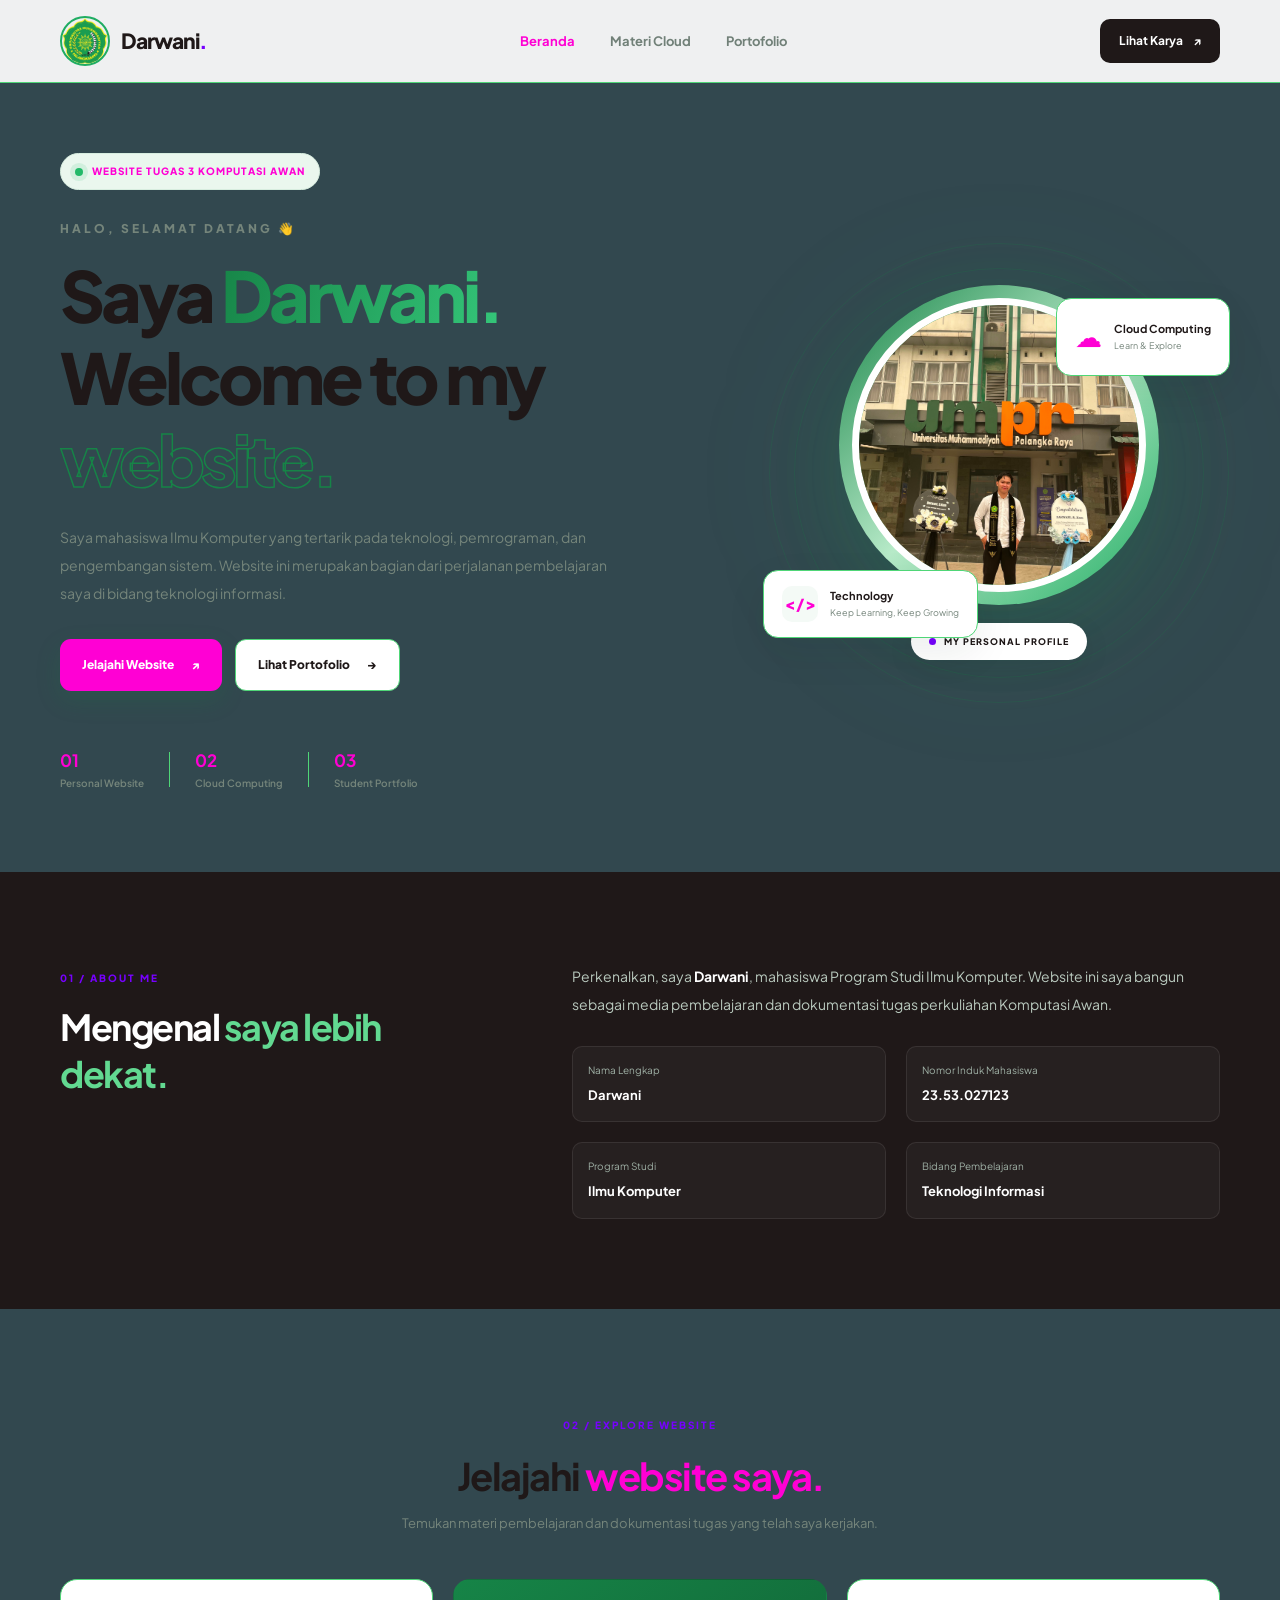
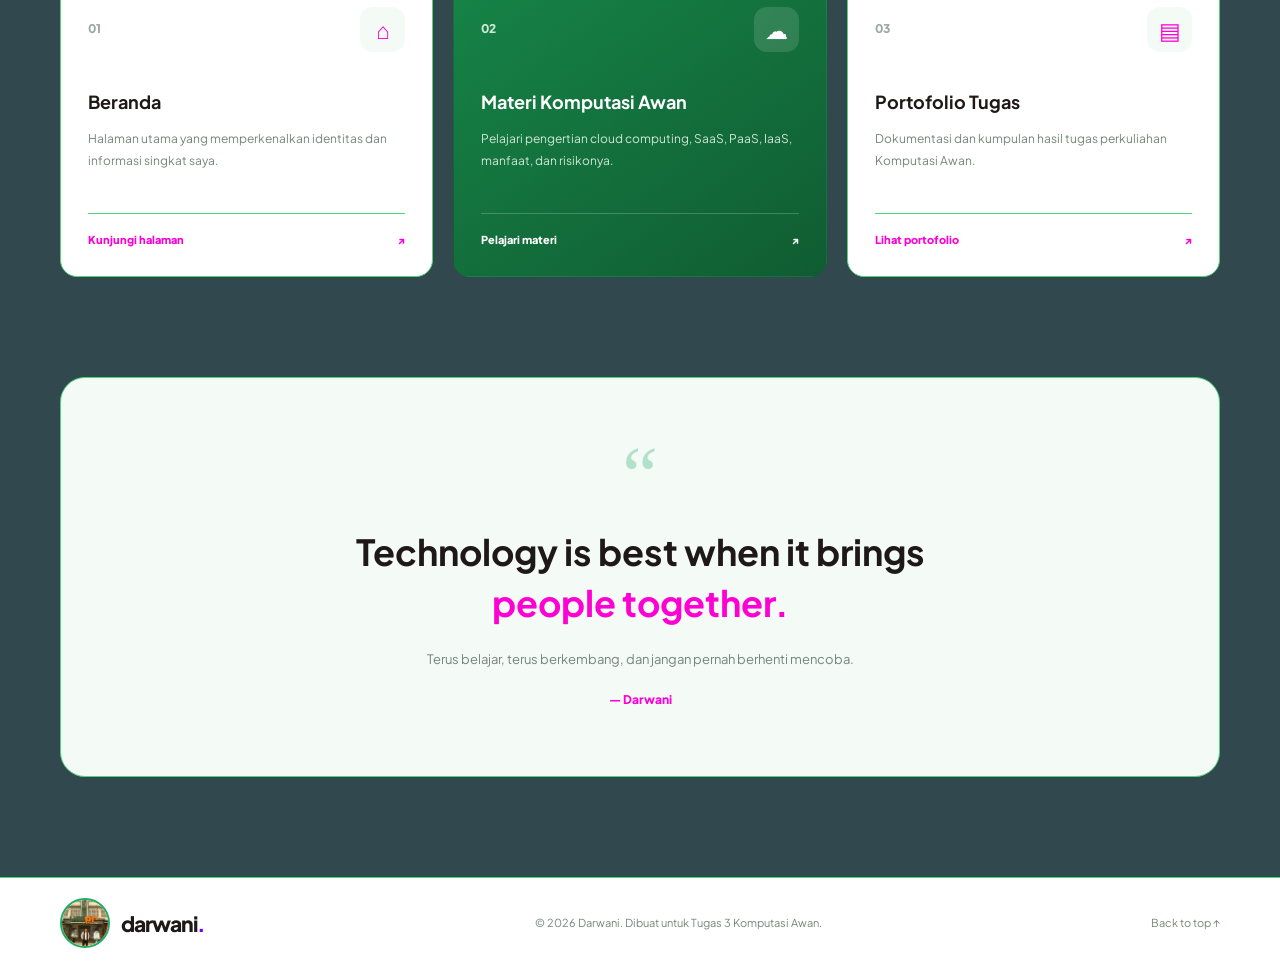
==== index.html @ f9605f27 "Upload website Darwani versi 1" ====
<!DOCTYPE html>
<html lang="id">
<head>
    <meta charset="UTF-8">
    <meta name="viewport" content="width=device-width, initial-scale=1.0">

    <meta name="description" content="Website pribadi Darwani - Mahasiswa Ilmu Komputer">

    <title>Darwani | Personal Portfolio</title>

    <link rel="preconnect" href="https://fonts.googleapis.com">
    <link rel="preconnect" href="https://fonts.gstatic.com" crossorigin>

    <link href="https://fonts.googleapis.com/css2?family=DM+Sans:wght@400;500;600;700;800&family=Plus+Jakarta+Sans:wght@400;500;600;700;800&display=swap" rel="stylesheet">

    <link rel="stylesheet" href="assets/css/style.css">

    <script defer src="assets/js/main.js"></script>
</head>

<body>

    <!-- NAVBAR -->
    <header class="site-header">
        <nav class="nav container">

            <a href="index.html" class="brand">
                <img src="assets/images/Logo.png"
                     alt="Foto Darwani"
                     class="brand-photo">
                <span>Darwani<span class="dot">.</span></span>
            </a>

            <button class="menu-toggle" aria-label="Buka menu" aria-expanded="false">
                ☰
            </button>

            <div class="nav-links">
                <a href="index.html" class="active">Beranda</a>
                <a href="materi.html">Materi Cloud</a>
                <a href="portofolio.html">Portofolio</a>
            </div>

            <a href="portofolio.html" class="nav-button">
                Lihat Karya <span>↗</span>
            </a>

        </nav>
    </header>


    <!-- HERO SECTION -->
    <main>

        <section class="hero container">

            <div class="hero-content">

                <div class="availability">
                    <span class="pulse"></span>
                    WEBSITE TUGAS 3 KOMPUTASI AWAN
                </div>

                <p class="hero-greeting">HALO, SELAMAT DATANG 👋</p>

                <h1>
                    Saya <span class="gradient-text">Darwani.</span>
                    <br>
                    Welcome to my
                    <span class="outline-text">website.</span>
                </h1>

                <p class="hero-description">
                    Saya mahasiswa Ilmu Komputer yang tertarik pada
                    teknologi, pemrograman, dan pengembangan sistem.
                    Website ini merupakan bagian dari perjalanan
                    pembelajaran saya di bidang teknologi informasi.
                </p>

                <div class="hero-buttons">

                    <a href="materi.html" class="button primary">
                        Jelajahi Website
                        <span>↗</span>
                    </a>

                    <a href="portofolio.html" class="button secondary">
                        Lihat Portofolio
                        <span>→</span>
                    </a>

                </div>

                <div class="hero-info">

                    <div class="info-item">
                        <strong>01</strong>
                        <span>Personal Website</span>
                    </div>

                    <div class="info-divider"></div>

                    <div class="info-item">
                        <strong>02</strong>
                        <span>Cloud Computing</span>
                    </div>

                    <div class="info-divider"></div>

                    <div class="info-item">
                        <strong>03</strong>
                        <span>Student Portfolio</span>
                    </div>

                </div>

            </div>


            <!-- PROFILE -->
            <div class="hero-visual">

                <div class="visual-glow"></div>

                <div class="floating-card top-card">
                    <span class="floating-icon">☁</span>
                    <div>
                        <strong>Cloud Computing</strong>
                        <small>Learn & Explore</small>
                    </div>
                </div>

                <div class="profile-wrapper">

                    <div class="profile-ring">

                        <img
                            src="assets/images/Foto.jpg"
                            alt="Foto profil Darwani"
                            class="profile-photo"
                        >

                    </div>

                    <div class="profile-label">
                        <span class="profile-label-dot"></span>
                        MY PERSONAL PROFILE
                    </div>

                </div>

                <div class="floating-card bottom-card">
                    <div class="code-icon">&lt;/&gt;</div>
                    <div>
                        <strong>Technology</strong>
                        <small>Keep Learning, Keep Growing</small>
                    </div>
                </div>

                <div class="decor decor-one"></div>
                <div class="decor decor-two"></div>

            </div>

        </section>


        <!-- PROFILE INFORMATION -->
        <section class="identity-section">

            <div class="container identity-grid">

                <div class="identity-heading">
                    <span class="section-tag">01 / ABOUT ME</span>
                    <h2>Mengenal <span>saya lebih dekat.</span></h2>
                </div>

                <div class="identity-content">

                    <p>
                        Perkenalkan, saya <strong>Darwani</strong>,
                        mahasiswa Program Studi Ilmu Komputer.
                        Website ini saya bangun sebagai media
                        pembelajaran dan dokumentasi tugas
                        perkuliahan Komputasi Awan.
                    </p>

                    <div class="identity-details">

                        <div>
                            <span>Nama Lengkap</span>
                            <strong>Darwani</strong>
                        </div>

                        <div>
                            <span>Nomor Induk Mahasiswa</span>
                            <strong>23.53.027123</strong>
                        </div>

                        <div>
                            <span>Program Studi</span>
                            <strong>Ilmu Komputer</strong>
                        </div>

                        <div>
                            <span>Bidang Pembelajaran</span>
                            <strong>Teknologi Informasi</strong>
                        </div>

                    </div>

                </div>

            </div>

        </section>


        <!-- FEATURES -->
        <section class="features-section container">

            <div class="section-heading">

                <span class="section-tag">02 / EXPLORE WEBSITE</span>

                <h2>Jelajahi <span>website saya.</span></h2>

                <p>
                    Temukan materi pembelajaran dan dokumentasi
                    tugas yang telah saya kerjakan.
                </p>

            </div>


            <div class="feature-grid">

                <a href="index.html" class="feature-card">

                    <div class="feature-top">
                        <span class="feature-number">01</span>
                        <span class="feature-icon">⌂</span>
                    </div>

                    <h3>Beranda</h3>

                    <p>
                        Halaman utama yang memperkenalkan
                        identitas dan informasi singkat saya.
                    </p>

                    <span class="feature-link">
                        Kunjungi halaman <span>↗</span>
                    </span>

                </a>


                <a href="materi.html" class="feature-card featured">

                    <div class="feature-top">
                        <span class="feature-number">02</span>
                        <span class="feature-icon">☁</span>
                    </div>

                    <h3>Materi Komputasi Awan</h3>

                    <p>
                        Pelajari pengertian cloud computing,
                        SaaS, PaaS, IaaS, manfaat, dan risikonya.
                    </p>

                    <span class="feature-link">
                        Pelajari materi <span>↗</span>
                    </span>

                </a>


                <a href="portofolio.html" class="feature-card">

                    <div class="feature-top">
                        <span class="feature-number">03</span>
                        <span class="feature-icon">▤</span>
                    </div>

                    <h3>Portofolio Tugas</h3>

                    <p>
                        Dokumentasi dan kumpulan hasil
                        tugas perkuliahan Komputasi Awan.
                    </p>

                    <span class="feature-link">
                        Lihat portofolio <span>↗</span>
                    </span>

                </a>

            </div>

        </section>


        <!-- QUOTE -->
        <section class="quote-section container">

            <div class="quote-box">

                <div class="quote-symbol">“</div>

                <h2>
                    Technology is best when it brings
                    <span>people together.</span>
                </h2>

                <p>
                    Terus belajar, terus berkembang,
                    dan jangan pernah berhenti mencoba.
                </p>

                <span class="quote-author">— Darwani</span>

            </div>

        </section>

    </main>


    <!-- FOOTER -->
    <footer class="footer">

        <div class="container footer-inner">

            <a href="index.html" class="brand">
                <img src="assets/images/Foto.jpg"
                     alt="Foto Darwani"
                     class="brand-photo">
                <span>darwani<span class="dot">.</span></span>
            </a>

            <p>
                © <span data-year></span> Darwani.
                Dibuat untuk Tugas 3 Komputasi Awan.
            </p>

            <a href="#" class="back-top">Back to top ↑</a>

        </div>

    </footer>

</body>
</html>
---- assets/css/style.css ----
:root {
    --primary: #ff00d4;
    --secondary: #7700ff;
    --dark: #1f1818;
    --text: #25392e;
    --muted: #75857b;
    --light: #f4faf6;
    --white: #ffffff;
    --border: #4fd677;
}

* {
    margin: 0;
    padding: 0;
    box-sizing: border-box;
}

html {
    scroll-behavior: smooth;
}

body {
    font-family: 'Plus Jakarta Sans', sans-serif;
    background: #32484f;
    color: var(--dark);
    line-height: 1.7;
}

a {
    text-decoration: none;
    color: inherit;
}

.container {
    width: min(1160px, calc(100% - 48px));
    margin: auto;
}

/* NAVBAR */

.site-header {
    position: sticky;
    top: 0;
    z-index: 100;
    background: rgba(255,255,255,.92);
    backdrop-filter: blur(18px);
    border-bottom: 1px solid var(--border);
}

.nav {
    height: 82px;
    display: flex;
    justify-content: space-between;
    align-items: center;
}

.brand {
    display: flex;
    align-items: center;
    gap: 11px;
    font-size: 21px;
    font-weight: 800;
    letter-spacing: -1px;
}

.brand-icon {
    width: 40px;
    height: 40px;
    display: grid;
    place-items: center;
    border-radius: 13px;
    background: linear-gradient(135deg, #168447, #32c77a);
    color: white;
    box-shadow: 0 6px 18px #16844735;
}

.dot {
    color: var(--secondary);
}

.nav-links {
    display: flex;
    align-items: center;
    gap: 35px;
}

.nav-links a {
    font-size: 13px;
    font-weight: 700;
    color: #718078;
    transition: .3s;
}

.nav-links a:hover,
.nav-links a.active {
    color: var(--primary);
}

.nav-button {
    padding: 12px 19px;
    border-radius: 10px;
    background: var(--dark);
    color: white;
    font-size: 12px;
    font-weight: 700;
    transition: .3s;
}

.nav-button:hover {
    background: var(--primary);
    transform: translateY(-2px);
}

.nav-button span {
    margin-left: 8px;
}

.menu-toggle {
    display: none;
    border: none;
    background: var(--light);
    padding: 10px 13px;
    border-radius: 9px;
    font-size: 20px;
    cursor: pointer;
}

/* HERO */

.hero {
    min-height: 670px;
    display: grid;
    grid-template-columns: 1.2fr .8fr;
    align-items: center;
    gap: 55px;
    padding-top: 70px;
    padding-bottom: 80px;
}

.availability {
    display: inline-flex;
    align-items: center;
    gap: 9px;
    padding: 9px 14px;
    background: #eaf7ee;
    border: 1px solid #d7eddf;
    border-radius: 50px;
    font-size: 10px;
    letter-spacing: 1px;
    font-weight: 800;
    color: var(--primary);
    margin-bottom: 29px;
}

.pulse {
    width: 8px;
    height: 8px;
    border-radius: 50%;
    background: #22b968;
    box-shadow: 0 0 0 5px #22b96820;
}

.hero-greeting {
    font-size: 12px;
    font-weight: 800;
    letter-spacing: 3px;
    color: var(--muted);
    margin-bottom: 15px;
}

.hero h1 {
    font-size: clamp(42px, 5.5vw, 70px);
    line-height: 1.17;
    letter-spacing: -4px;
    font-weight: 800;
    margin-bottom: 23px;
}

.gradient-text {
    background: linear-gradient(110deg, #168447, #35c77a);
    background-clip: text;
    -webkit-background-clip: text;
    color: transparent;
}

.outline-text {
    color: transparent;
    -webkit-text-stroke: 1.5px #168447;
}

.hero-description {
    max-width: 570px;
    font-size: 14px;
    line-height: 2;
    color: var(--muted);
}

.hero-buttons {
    display: flex;
    flex-wrap: wrap;
    gap: 13px;
    margin-top: 32px;
}

.button {
    display: inline-flex;
    align-items: center;
    justify-content: center;
    gap: 17px;
    padding: 15px 22px;
    border-radius: 11px;
    font-size: 12px;
    font-weight: 800;
    transition: .3s;
}

.button:hover {
    transform: translateY(-4px);
}

.button.primary {
    background: var(--primary);
    color: white;
    box-shadow: 0 9px 25px #16844730;
}

.button.secondary {
    background: white;
    color: var(--dark);
    border: 1px solid var(--border);
}

.hero-info {
    display: flex;
    align-items: center;
    gap: 25px;
    margin-top: 55px;
}

.info-item {
    display: flex;
    flex-direction: column;
}

.info-item strong {
    font-size: 17px;
    color: var(--primary);
}

.info-item span {
    font-size: 10px;
    color: var(--muted);
    font-weight: 600;
}

.info-divider {
    height: 35px;
    width: 1px;
    background: var(--border);
}

/* PROFILE */

.hero-visual {
    position: relative;
    display: flex;
    align-items: center;
    justify-content: center;
    min-height: 440px;
}

.visual-glow {
    position: absolute;
    width: 340px;
    height: 340px;
    border-radius: 50%;
    background: #20ad6320;
    filter: blur(65px);
}

.profile-wrapper {
    position: relative;
    z-index: 2;
    text-align: center;
}

.profile-ring {
    width: 320px;
    height: 320px;
    padding: 13px;
    border-radius: 50%;
    background: linear-gradient(135deg, #168447, #b7eac8, #20ad63);
    box-shadow: 0 25px 70px #16844725;
    animation: float 5s ease-in-out infinite;
}

.profile-photo {
    width: 100%;
    height: 100%;
    object-fit: cover;
    border-radius: 50%;
    border: 7px solid white;
}

.profile-label {
    display: inline-flex;
    align-items: center;
    gap: 8px;
    background: white;
    padding: 11px 18px;
    border-radius: 30px;
    margin-top: 18px;
    box-shadow: 0 8px 30px #10271c12;
    font-size: 9px;
    font-weight: 800;
    letter-spacing: 1px;
}

.profile-label-dot {
    width: 7px;
    height: 7px;
    border-radius: 50%;
    background: var(--secondary);
}

.floating-card {
    position: absolute;
    z-index: 3;
    display: flex;
    align-items: center;
    gap: 12px;
    padding: 15px 18px;
    background: white;
    border: 1px solid var(--border);
    border-radius: 15px;
    box-shadow: 0 15px 40px #10271c13;
    animation: float 4s ease-in-out infinite;
}

.floating-card strong,
.floating-card small {
    display: block;
}

.floating-card strong {
    font-size: 11px;
}

.floating-card small {
    font-size: 9px;
    color: var(--muted);
}

.floating-icon {
    font-size: 27px;
    color: var(--primary);
}

.code-icon {
    display: grid;
    place-items: center;
    width: 36px;
    height: 36px;
    background: var(--light);
    color: var(--primary);
    border-radius: 10px;
    font-weight: 800;
}

.top-card {
    top: 45px;
    right: -10px;
}

.bottom-card {
    bottom: 55px;
    left: -15px;
    animation-delay: 1s;
}

.decor {
    position: absolute;
    border: 1px solid #16844730;
    border-radius: 50%;
}

.decor-one {
    width: 410px;
    height: 410px;
}

.decor-two {
    width: 460px;
    height: 460px;
}

/* IDENTITY */

.identity-section {
    background: var(--dark);
    color: white;
    padding: 90px 0;
}

.identity-grid {
    display: grid;
    grid-template-columns: .8fr 1.2fr;
    gap: 80px;
}

.section-tag {
    display: inline-block;
    color: var(--secondary);
    font-size: 10px;
    font-weight: 800;
    letter-spacing: 2px;
    margin-bottom: 17px;
}

.identity-heading h2,
.section-heading h2 {
    font-size: 36px;
    line-height: 1.3;
    letter-spacing: -1.5px;
}

.identity-heading h2 span {
    color: #62d991;
}

.identity-content > p {
    font-size: 14px;
    color: #b9c9be;
    line-height: 2;
    margin-bottom: 28px;
}

.identity-content > p strong {
    color: white;
}

.identity-details {
    display: grid;
    grid-template-columns: 1fr 1fr;
    gap: 20px;
}

.identity-details div {
    display: flex;
    flex-direction: column;
    gap: 5px;
    padding: 15px;
    background: #ffffff09;
    border: 1px solid #ffffff15;
    border-radius: 10px;
}

.identity-details span {
    color: #9eafa4;
    font-size: 10px;
}

.identity-details strong {
    font-size: 13px;
}

/* FEATURES */

.features-section {
    padding-top: 100px;
    padding-bottom: 100px;
}

.section-heading {
    text-align: center;
    max-width: 600px;
    margin: 0 auto 45px;
}

.section-heading h2 {
    font-size: 38px;
}

.section-heading h2 span {
    color: var(--primary);
}

.section-heading p {
    margin-top: 12px;
    color: var(--muted);
    font-size: 13px;
}

.feature-grid {
    display: grid;
    grid-template-columns: repeat(3, 1fr);
    gap: 20px;
}

.feature-card {
    display: block;
    padding: 27px;
    background: white;
    border: 1px solid var(--border);
    border-radius: 17px;
    transition: .35s;
}

.feature-card:hover {
    transform: translateY(-9px);
    border-color: #9bd8af;
    box-shadow: 0 20px 45px #16844712;
}

.feature-card.featured {
    background: linear-gradient(145deg, #168447, #105c32);
    color: white;
    border-color: transparent;
}

.feature-top {
    display: flex;
    justify-content: space-between;
    align-items: center;
    margin-bottom: 35px;
}

.feature-number {
    color: #9aa99f;
    font-size: 12px;
    font-weight: 800;
}

.feature-icon {
    width: 45px;
    height: 45px;
    display: grid;
    place-items: center;
    border-radius: 13px;
    background: var(--light);
    color: var(--primary);
    font-size: 23px;
}

.featured .feature-icon {
    background: #ffffff20;
    color: white;
}

.feature-card h3 {
    font-size: 18px;
    margin-bottom: 10px;
}

.feature-card p {
    min-height: 65px;
    font-size: 12px;
    line-height: 1.9;
    color: var(--muted);
}

.featured p,
.featured .feature-number {
    color: #d1e8d8;
}

.feature-link {
    display: flex;
    justify-content: space-between;
    align-items: center;
    margin-top: 20px;
    padding-top: 17px;
    border-top: 1px solid var(--border);
    color: var(--primary);
    font-size: 11px;
    font-weight: 800;
}

.featured .feature-link {
    color: white;
    border-color: #ffffff35;
}

/* QUOTE */

.quote-section {
    padding-bottom: 100px;
}

.quote-box {
    position: relative;
    overflow: hidden;
    padding: 65px 30px;
    text-align: center;
    background: var(--light);
    border: 1px solid var(--border);
    border-radius: 25px;
}

.quote-symbol {
    font-family: Georgia, serif;
    font-size: 80px;
    line-height: .8;
    color: #20ad6350;
}

.quote-box h2 {
    max-width: 680px;
    margin: 20px auto;
    font-size: clamp(23px, 4vw, 36px);
    line-height: 1.4;
}

.quote-box h2 span {
    color: var(--primary);
}

.quote-box p {
    color: var(--muted);
    font-size: 13px;
}

.quote-author {
    display: inline-block;
    margin-top: 20px;
    font-weight: 800;
    color: var(--primary);
    font-size: 12px;
}

/* FOOTER */

.footer {
    background: white;
    border-top: 1px solid var(--border);
}

.footer-inner {
    min-height: 90px;
    display: flex;
    align-items: center;
    justify-content: space-between;
    gap: 20px;
}

.footer-inner p,
.back-top {
    font-size: 11px;
    color: var(--muted);
}

.back-top:hover {
    color: var(--primary);
}

/* ANIMATION */

@keyframes float {
    0%, 100% {
        transform: translateY(0);
    }

    50% {
        transform: translateY(-12px);
    }
}

/* RESPONSIVE */

@media (max-width: 900px) {

    .hero {
        grid-template-columns: 1fr 1fr;
        gap: 25px;
    }

    .profile-ring {
        width: 260px;
        height: 260px;
    }

    .decor-one {
        width: 330px;
        height: 330px;
    }

    .decor-two {
        width: 370px;
        height: 370px;
    }

    .top-card {
        right: -5px;
    }

    .bottom-card {
        left: -5px;
    }

    .identity-grid {
        gap: 35px;
    }
}

@media (max-width: 700px) {

    .container {
        width: calc(100% - 36px);
    }

    .nav {
        height: 70px;
    }

    .menu-toggle {
        display: block;
    }

    .nav-button {
        display: none;
    }

    .nav-links {
        display: none;
        position: absolute;
        top: 70px;
        left: 18px;
        right: 18px;
        padding: 18px;
        background: white;
        border: 1px solid var(--border);
        border-radius: 13px;
        box-shadow: 0 15px 35px #10271c15;
        flex-direction: column;
        gap: 15px;
    }

    .nav-links.open {
        display: flex;
    }

    .hero {
        grid-template-columns: 1fr;
        padding-top: 55px;
        gap: 40px;
    }

    .hero h1 {
        font-size: 46px;
        letter-spacing: -2.5px;
    }

    .hero-description {
        font-size: 13px;
    }

    .hero-visual {
        min-height: 390px;
    }

    .profile-ring {
        width: 245px;
        height: 245px;
    }

    .decor-one {
        width: 300px;
        height: 300px;
    }

    .decor-two {
        width: 340px;
        height: 340px;
    }

    .top-card {
        right: 0;
        top: 15px;
    }

    .bottom-card {
        left: 0;
        bottom: 25px;
    }

    .hero-info {
        gap: 13px;
        margin-top: 35px;
    }

    .info-item span {
        font-size: 8px;
    }

    .identity-section {
        padding: 65px 0;
    }

    .identity-grid {
        grid-template-columns: 1fr;
        gap: 25px;
    }

    .identity-heading h2,
    .section-heading h2 {
        font-size: 30px;
    }

    .identity-details {
        grid-template-columns: 1fr 1fr;
        gap: 10px;
    }

    .features-section {
        padding-top: 70px;
        padding-bottom: 70px;
    }

    .feature-grid {
        grid-template-columns: 1fr;
    }

    .feature-card p {
        min-height: auto;
    }

    .quote-section {
        padding-bottom: 65px;
    }

    .quote-box {
        padding: 45px 20px;
    }

    .footer-inner {
        padding: 22px 0;
        flex-direction: column;
        text-align: center;
    }
}

@media (prefers-reduced-motion: reduce) {
    *,
    *::before,
    *::after {
        scroll-behavior: auto !important;
        animation: none !important;
        transition: none !important;
    }
}


/* =====================================
   MATERI KOMPUTASI AWAN
===================================== */

.materi-hero {
    min-height: 540px;
    display: grid;
    grid-template-columns: 1.1fr .9fr;
    align-items: center;
    gap: 35px;
    padding-top: 65px;
    padding-bottom: 75px;
}

.materi-badge {
    display: inline-flex;
    align-items: center;
    gap: 9px;
    padding: 9px 14px;
    background: #eaf7ee;
    color: #168447;
    border-radius: 30px;
    font-size: 10px;
    font-weight: 800;
    letter-spacing: 1px;
}

.materi-badge span {
    width: 7px;
    height: 7px;
    border-radius: 50%;
    background: #20ad63;
}

.materi-kicker {
    margin-top: 27px;
    color: #168447;
    font-size: 11px;
    font-weight: 800;
    letter-spacing: 2px;
}

.materi-hero h1 {
    margin: 13px 0 20px;
    font-size: clamp(38px, 5vw, 62px);
    line-height: 1.17;
    letter-spacing: -3px;
    font-weight: 800;
}

.materi-hero h1 span {
    color: #168447;
}

.materi-hero-content > p:not(.materi-kicker) {
    color: #75857b;
    max-width: 520px;
    font-size: 13px;
    line-height: 2;
}

.materi-hero-content .button {
    margin-top: 27px;
}

.materi-hero-visual {
    min-height: 410px;
    position: relative;
    display: flex;
    justify-content: center;
    align-items: center;
}

.cloud-circle {
    width: 245px;
    height: 245px;
    border-radius: 50%;
    background: linear-gradient(145deg, #168447, #0c5930);
    box-shadow: 0 25px 70px #16844735;
    display: flex;
    flex-direction: column;
    align-items: center;
    justify-content: center;
    color: white;
    position: relative;
    z-index: 1;
}

.cloud-icon {
    font-size: 75px;
    line-height: 1.2;
}

.cloud-circle span {
    font-size: 11px;
    letter-spacing: 5px;
    margin-top: 5px;
}

.cloud-circle strong {
    font-size: 19px;
    letter-spacing: 2px;
}

.cloud-floating {
    position: absolute;
    z-index: 2;
    display: flex;
    align-items: center;
    gap: 12px;
    padding: 13px 18px;
    background: white;
    border: 1px solid #e4eee7;
    border-radius: 13px;
    box-shadow: 0 12px 35px #10271c12;
}

.cloud-floating > span {
    display: grid;
    place-items: center;
    width: 34px;
    height: 34px;
    border-radius: 9px;
    background: #eaf7ee;
    color: #168447;
    font-size: 11px;
    font-weight: 800;
}

.cloud-floating strong,
.cloud-floating small {
    display: block;
}

.cloud-floating strong {
    font-size: 11px;
    color: #10271c;
}

.cloud-floating small {
    font-size: 9px;
    color: #75857b;
}

.cloud-one {
    top: 45px;
    right: -5px;
}

.cloud-two {
    top: 175px;
    left: -10px;
}

.cloud-three {
    bottom: 45px;
    right: 0;
}

/* SECTION HEADING */

.materi-section {
    padding-top: 65px;
    padding-bottom: 85px;
}

.materi-section-heading {
    max-width: 650px;
    margin-bottom: 35px;
}

.materi-section-heading h2 {
    font-size: clamp(28px, 4vw, 39px);
    line-height: 1.3;
    letter-spacing: -1.5px;
    margin-bottom: 12px;
}

.materi-section-heading h2 span {
    color: #168447;
}

.materi-section-heading > p:not(.section-tag) {
    font-size: 13px;
    color: #75857b;
    line-height: 1.9;
}

.materi-section-heading.center {
    text-align: center;
    margin-left: auto;
    margin-right: auto;
}

/* DEFINITION */

.definition-card {
    display: grid;
    grid-template-columns: 100px 1fr;
    gap: 30px;
    align-items: start;
    background: white;
    padding: 38px;
    border: 1px solid #e4eee7;
    border-radius: 22px;
    box-shadow: 0 15px 45px #10271c07;
}

.definition-icon {
    width: 85px;
    height: 85px;
    display: grid;
    place-items: center;
    border-radius: 22px;
    background: linear-gradient(145deg, #168447, #20ad63);
    color: white;
    font-size: 48px;
}

.definition-label {
    color: #168447;
    font-size: 10px;
    font-weight: 800;
    letter-spacing: 1.5px;
}

.definition-content h3 {
    font-size: 24px;
    margin: 8px 0 10px;
}

.definition-content p {
    color: #75857b;
    font-size: 13px;
    line-height: 2;
}

.definition-tags {
    display: flex;
    flex-wrap: wrap;
    gap: 9px;
    margin-top: 20px;
}

.definition-tags span {
    padding: 7px 12px;
    background: #eef8f1;
    color: #168447;
    border-radius: 7px;
    font-size: 10px;
    font-weight: 700;
}

/* MODEL SERVICE */

.model-section {
    background: #f2f8f3;
    padding: 85px 0;
}

.model-grid {
    display: grid;
    grid-template-columns: repeat(3, 1fr);
    gap: 20px;
}

.model-card {
    background: white;
    padding: 27px;
    border-radius: 19px;
    border: 1px solid #e3ede6;
    transition: .3s;
}

.model-card:hover {
    transform: translateY(-8px);
    box-shadow: 0 20px 45px #16844713;
}

.model-highlight {
    background: linear-gradient(145deg, #168447, #105c32);
    color: white;
    border-color: transparent;
}

.model-top {
    display: flex;
    justify-content: space-between;
    align-items: center;
    margin-bottom: 28px;
}

.model-number {
    color: #9aa99f;
    font-size: 12px;
    font-weight: 800;
}

.model-highlight .model-number {
    color: #c5e7d0;
}

.model-icon {
    display: grid;
    place-items: center;
    width: 43px;
    height: 43px;
    background: #eef8f1;
    color: #168447;
    border-radius: 12px;
    font-size: 22px;
}

.model-highlight .model-icon {
    background: #ffffff20;
    color: white;
}

.model-label {
    color: #168447;
    font-size: 10px;
    letter-spacing: 2px;
    font-weight: 800;
}

.model-highlight .model-label {
    color: #8de6ae;
}

.model-card h3 {
    font-size: 19px;
    margin: 10px 0 12px;
}

.model-card > p {
    color: #75857b;
    font-size: 12px;
    line-height: 1.9;
    min-height: 115px;
}

.model-highlight > p {
    color: #d2e9da;
}

.model-example {
    padding-top: 20px;
    margin-top: 20px;
    border-top: 1px solid #e4eee7;
}

.model-highlight .model-example {
    border-color: #ffffff35;
}

.model-example > strong {
    color: #9aa99f;
    font-size: 9px;
    letter-spacing: 1px;
}

.model-highlight .model-example > strong {
    color: #c5e7d0;
}

.example-items {
    display: flex;
    flex-wrap: wrap;
    gap: 7px;
    margin-top: 12px;
}

.example-items span {
    padding: 6px 9px;
    border-radius: 6px;
    background: #eef8f1;
    color: #168447;
    font-size: 9px;
    font-weight: 700;
}

.model-highlight .example-items span {
    background: #ffffff20;
    color: white;
}

.model-footer {
    display: flex;
    justify-content: space-between;
    border-top: 1px solid #e4eee7;
    padding-top: 16px;
    margin-top: 23px;
    font-size: 9px;
    color: #168447;
    font-weight: 800;
    letter-spacing: 1px;
}

.model-highlight .model-footer {
    border-color: #ffffff35;
    color: white;
}

/* BENEFIT AND RISK */

.benefit-section {
    padding-top: 90px;
    padding-bottom: 90px;
}

.benefit-grid {
    display: grid;
    grid-template-columns: 1fr 1fr;
    gap: 22px;
}

.benefit-card {
    padding: 30px;
    border: 1px solid #e4eee7;
    border-radius: 20px;
    background: white;
}

.benefit-header {
    display: flex;
    align-items: center;
    gap: 15px;
    padding-bottom: 23px;
    border-bottom: 1px solid #e4eee7;
    margin-bottom: 15px;
}

.benefit-symbol {
    width: 47px;
    height: 47px;
    display: grid;
    place-items: center;
    border-radius: 13px;
    background: #eaf7ee;
    color: #168447;
    font-size: 23px;
    font-weight: 800;
}

.benefit-negative .benefit-symbol {
    background: #fff1eb;
    color: #d76c42;
}

.benefit-header span {
    font-size: 9px;
    font-weight: 800;
    letter-spacing: 1px;
    color: #168447;
}

.benefit-negative .benefit-header span {
    color: #d76c42;
}

.benefit-header h3 {
    font-size: 17px;
    margin-top: 3px;
}

.benefit-item {
    display: flex;
    gap: 15px;
    padding: 14px 0;
    border-bottom: 1px solid #edf2ee;
}

.benefit-item:last-child {
    border-bottom: none;
}

.benefit-item > span {
    color: #168447;
    font-size: 10px;
    font-weight: 800;
    padding-top: 3px;
}

.benefit-negative .benefit-item > span {
    color: #d76c42;
}

.benefit-item strong {
    font-size: 12px;
}

.benefit-item p {
    margin-top: 4px;
    color: #75857b;
    font-size: 11px;
    line-height: 1.8;
}

/* CONCLUSION */

.conclusion-section {
    padding-bottom: 100px;
}

.conclusion-box {
    padding: 55px 35px;
    text-align: center;
    border-radius: 23px;
    background: linear-gradient(135deg, #10271c, #168447);
    color: white;
}

.conclusion-icon {
    font-size: 35px;
    color: #8de6ae;
    margin-bottom: 15px;
}

.conclusion-box .section-tag {
    color: #8de6ae;
}

.conclusion-box h2 {
    max-width: 650px;
    margin: 0 auto 15px;
    font-size: clamp(25px, 4vw, 38px);
    line-height: 1.4;
}

.conclusion-box h2 span {
    color: #8de6ae;
}

.conclusion-box > p {
    max-width: 680px;
    margin: auto;
    color: #d1e6d8;
    font-size: 12px;
    line-height: 2;
}

.conclusion-box .button {
    margin-top: 25px;
    background: white;
    color: #168447;
}

/* RESPONSIVE MATERI */

@media (max-width: 850px) {

    .materi-hero {
        grid-template-columns: 1fr 1fr;
    }

    .cloud-circle {
        width: 210px;
        height: 210px;
    }

    .cloud-floating {
        padding: 10px;
    }

    .model-grid {
        grid-template-columns: 1fr 1fr;
    }

    .model-card:last-child {
        grid-column: 1 / -1;
    }
}

@media (max-width: 700px) {

    .materi-hero {
        grid-template-columns: 1fr;
        padding-top: 50px;
        gap: 20px;
    }

    .materi-hero h1 {
        font-size: 42px;
        letter-spacing: -2px;
    }

    .materi-hero-visual {
        min-height: 350px;
    }

    .cloud-circle {
        width: 205px;
        height: 205px;
    }

    .cloud-one {
        right: 0;
    }

    .cloud-two {
        left: 0;
    }

    .cloud-three {
        right: 0;
    }

    .definition-card {
        grid-template-columns: 1fr;
        padding: 25px;
        gap: 20px;
    }

    .definition-content h3 {
        font-size: 21px;
    }

    .model-grid {
        grid-template-columns: 1fr;
    }

    .model-card:last-child {
        grid-column: auto;
    }

    .model-card > p {
        min-height: auto;
    }

    .benefit-grid {
        grid-template-columns: 1fr;
    }

    .benefit-card {
        padding: 22px;
    }

    .conclusion-box {
        padding: 40px 22px;
    }

    .materi-section {
        padding-top: 45px;
        padding-bottom: 60px;
    }

    .model-section {
        padding: 60px 0;
    }
}


/* ========================================
   PORTOFOLIO PAGE
======================================== */

.portfolio-hero {
    padding: 90px 0;
    background:
        radial-gradient(circle at 85% 20%, rgba(32,173,99,.12), transparent 30%),
        linear-gradient(135deg, #f2fbf5, #ffffff);
    overflow: hidden;
}

.portfolio-hero-inner {
    display: grid;
    grid-template-columns: 1.1fr .9fr;
    align-items: center;
    gap: 65px;
}

.portfolio-badge {
    display: inline-flex;
    align-items: center;
    gap: 9px;
    padding: 9px 16px;
    border-radius: 30px;
    background: #e3f7eb;
    color: #168447;
    font-size: 12px;
    font-weight: 800;
    letter-spacing: 1px;
}

.portfolio-hero-content h1 {
    margin: 22px 0;
    color: #10271c;
    font-size: clamp(42px, 6vw, 65px);
    line-height: 1.12;
    font-weight: 800;
}

.portfolio-hero-content h1 span {
    color: #20ad63;
}

.portfolio-hero-content > p {
    max-width: 540px;
    color: #68766e;
    line-height: 1.9;
    margin-bottom: 30px;
}

.portfolio-hero-content .button {
    display: inline-flex;
    align-items: center;
    gap: 15px;
    text-decoration: none;
}

.portfolio-hero-visual {
    position: relative;
    display: flex;
    justify-content: center;
    align-items: center;
    min-height: 350px;
}

.portfolio-visual-card {
    position: relative;
    z-index: 2;
    width: 100%;
    max-width: 350px;
    padding: 35px;
    border-radius: 25px;
    background: #ffffff;
    box-shadow: 0 25px 65px rgba(16, 75, 43, .12);
}

.portfolio-visual-icon {
    display: flex;
    justify-content: center;
    align-items: center;
    width: 75px;
    height: 75px;
    border-radius: 22px;
    background: linear-gradient(135deg, #168447, #20ad63);
    color: white;
    font-size: 42px;
    margin-bottom: 25px;
}

.portfolio-visual-card h3 {
    color: #10271c;
    font-size: 22px;
    margin-bottom: 7px;
}

.portfolio-visual-card > p {
    color: #839087;
    font-size: 14px;
}

.portfolio-progress {
    margin-top: 30px;
}

.portfolio-progress > div:first-child {
    display: flex;
    justify-content: space-between;
    color: #68766e;
    font-size: 12px;
}

.portfolio-progress strong {
    color: #168447;
}

.progress-line {
    height: 8px;
    margin-top: 12px;
    background: #e7f2eb;
    border-radius: 20px;
    overflow: hidden;
}

.progress-line span {
    display: block;
    width: 70%;
    height: 100%;
    border-radius: 20px;
    background: linear-gradient(90deg, #168447, #20ad63);
}

.portfolio-visual-footer {
    display: flex;
    gap: 10px;
    align-items: center;
    margin-top: 25px;
    padding-top: 20px;
    border-top: 1px solid #edf1ee;
    color: #7a897f;
    font-size: 11px;
}

.portfolio-visual-footer span:first-child {
    color: #20ad63;
    font-size: 18px;
}

.portfolio-decoration {
    position: absolute;
    z-index: 1;
    display: flex;
    justify-content: center;
    align-items: center;
    width: 65px;
    height: 65px;
    border-radius: 20px;
    background: #dff5e7;
    color: #168447;
    font-weight: 800;
    box-shadow: 0 10px 30px rgba(22,132,71,.1);
}

.portfolio-decoration-one {
    top: 15px;
    right: 5px;
    transform: rotate(10deg);
}

.portfolio-decoration-two {
    bottom: 15px;
    left: 0;
    background: #168447;
    color: white;
    transform: rotate(-10deg);
}


/* IDENTITAS MAHASISWA */

.portfolio-profile-section {
    padding: 45px 0 20px;
}

.portfolio-profile-card {
    display: flex;
    align-items: center;
    gap: 25px;
    padding: 30px 35px;
    border: 1px solid #e8f0ea;
    border-radius: 22px;
    background: white;
    box-shadow: 0 12px 35px rgba(16, 39, 28, .045);
}

.portfolio-profile-icon {
    display: flex;
    justify-content: center;
    align-items: center;
    flex-shrink: 0;
    width: 75px;
    height: 75px;
    border-radius: 22px;
    background: linear-gradient(135deg, #168447, #20ad63);
    color: white;
    font-size: 34px;
    font-weight: 800;
}

.portfolio-profile-info h2 {
    margin: 5px 0;
    color: #10271c;
    font-size: 25px;
}

.portfolio-profile-info p {
    margin-bottom: 10px;
    color: #68766e;
}

.portfolio-course {
    display: inline-block;
    padding: 7px 12px;
    border-radius: 20px;
    background: #e9f8ef;
    color: #168447;
    font-size: 12px;
    font-weight: 700;
}

.portfolio-profile-symbol {
    margin-left: auto;
    color: #20ad63;
    font-size: 45px;
}


/* DAFTAR TUGAS */

.portfolio-list-section {
    padding: 85px 0;
}

.portfolio-section-heading {
    display: flex;
    justify-content: space-between;
    align-items: end;
    gap: 30px;
    margin-bottom: 40px;
}

.portfolio-section-heading h2 {
    margin-top: 10px;
    color: #10271c;
    font-size: 36px;
}

.portfolio-section-heading h2 span {
    color: #20ad63;
}

.portfolio-section-heading > p {
    max-width: 380px;
    color: #68766e;
    line-height: 1.8;
}

.portfolio-grid {
    display: grid;
    grid-template-columns: repeat(2, minmax(0, 1fr));
    gap: 25px;
}

.portfolio-card-modern {
    position: relative;
    padding: 30px;
    border: 1px solid #e8f0ea;
    border-radius: 22px;
    background: #ffffff;
    box-shadow: 0 12px 35px rgba(16, 39, 28, .045);
    transition: transform .3s ease, box-shadow .3s ease;
}

.portfolio-card-modern:hover {
    transform: translateY(-7px);
    box-shadow: 0 20px 45px rgba(16, 39, 28, .09);
}

.portfolio-card-top {
    display: flex;
    justify-content: space-between;
    align-items: center;
    margin-bottom: 25px;
}

.portfolio-number-modern {
    color: #168447;
    font-size: 30px;
    font-weight: 800;
}

.portfolio-status {
    padding: 7px 13px;
    border-radius: 20px;
    background: #e9f8ef;
    color: #168447;
    font-size: 11px;
    font-weight: 800;
}

.portfolio-task-icon {
    display: flex;
    justify-content: center;
    align-items: center;
    width: 65px;
    height: 65px;
    margin-bottom: 25px;
    border-radius: 19px;
    background: #e4f7eb;
    color: #168447;
    font-size: 29px;
}

.portfolio-task-icon-blue {
    background: #e9f2ff;
    color: #3476c5;
}

.portfolio-card-modern .eyebrow {
    color: #20ad63;
    font-size: 11px;
    font-weight: 800;
    letter-spacing: 1px;
}

.portfolio-card-modern h3 {
    margin: 10px 0;
    color: #10271c;
    font-size: 23px;
}

.portfolio-description {
    min-height: 90px;
    color: #718078;
    line-height: 1.8;
    font-size: 14px;
}

.portfolio-card-divider {
    height: 1px;
    margin: 22px 0;
    background: #edf1ee;
}

.portfolio-link {
    display: flex;
    justify-content: space-between;
    align-items: center;
    width: 100%;
    text-decoration: none;
}

.portfolio-note {
    display: flex;
    align-items: flex-start;
    gap: 18px;
    margin-top: 35px;
    padding: 25px;
    border: 1px solid #dcefe3;
    border-radius: 18px;
    background: #f3fbf6;
}

.portfolio-note-icon {
    display: flex;
    justify-content: center;
    align-items: center;
    flex-shrink: 0;
    width: 38px;
    height: 38px;
    border-radius: 12px;
    background: #dff5e7;
    color: #168447;
    font-size: 20px;
}

.portfolio-note h3 {
    margin-bottom: 7px;
    color: #168447;
    font-size: 15px;
}

.portfolio-note p {
    color: #68766e;
    font-size: 13px;
    line-height: 1.8;
}


/* PENUTUP */

.portfolio-closing-section {
    padding: 0 0 85px;
}

.portfolio-closing {
    padding: 55px 25px;
    border-radius: 25px;
    background: linear-gradient(135deg, #126b3a, #20ad63);
    color: white;
    text-align: center;
}

.portfolio-closing > span {
    font-size: 30px;
}

.portfolio-closing h2 {
    margin: 15px 0;
    font-size: clamp(25px, 4vw, 34px);
}

.portfolio-closing p {
    max-width: 550px;
    margin: 0 auto 25px;
    color: rgba(255,255,255,.85);
    line-height: 1.8;
    font-size: 14px;
}

.portfolio-home-button {
    display: inline-block;
    padding: 13px 22px;
    border-radius: 30px;
    background: white;
    color: #168447;
    font-weight: 800;
    text-decoration: none;
}


/* RESPONSIVE PORTOFOLIO */

@media (max-width: 850px) {
    .portfolio-hero-inner {
        grid-template-columns: 1fr;
        gap: 35px;
    }

    .portfolio-hero-visual {
        min-height: 330px;
    }

    .portfolio-section-heading {
        align-items: flex-start;
        flex-direction: column;
    }
}

@media (max-width: 650px) {
    .portfolio-hero {
        padding: 65px 0;
    }

    .portfolio-grid {
        grid-template-columns: 1fr;
    }

    .portfolio-profile-card {
        padding: 22px;
        gap: 15px;
    }

    .portfolio-profile-icon {
        width: 58px;
        height: 58px;
        font-size: 27px;
    }

    .portfolio-profile-info h2 {
        font-size: 21px;
    }

    .portfolio-profile-symbol {
        display: none;
    }

    .portfolio-card-modern {
        padding: 24px;
    }

    .portfolio-description {
        min-height: auto;
    }

    .portfolio-list-section {
        padding: 60px 0;
    }

    .portfolio-closing-section {
        padding-bottom: 60px;
    }
}

.brand-photo {
    width: 50px;
    height: 50px;
    border-radius: 50%;
    object-fit: cover;
    object-position: center;
    border: 2px solid #20ad63;
    display: block;
}
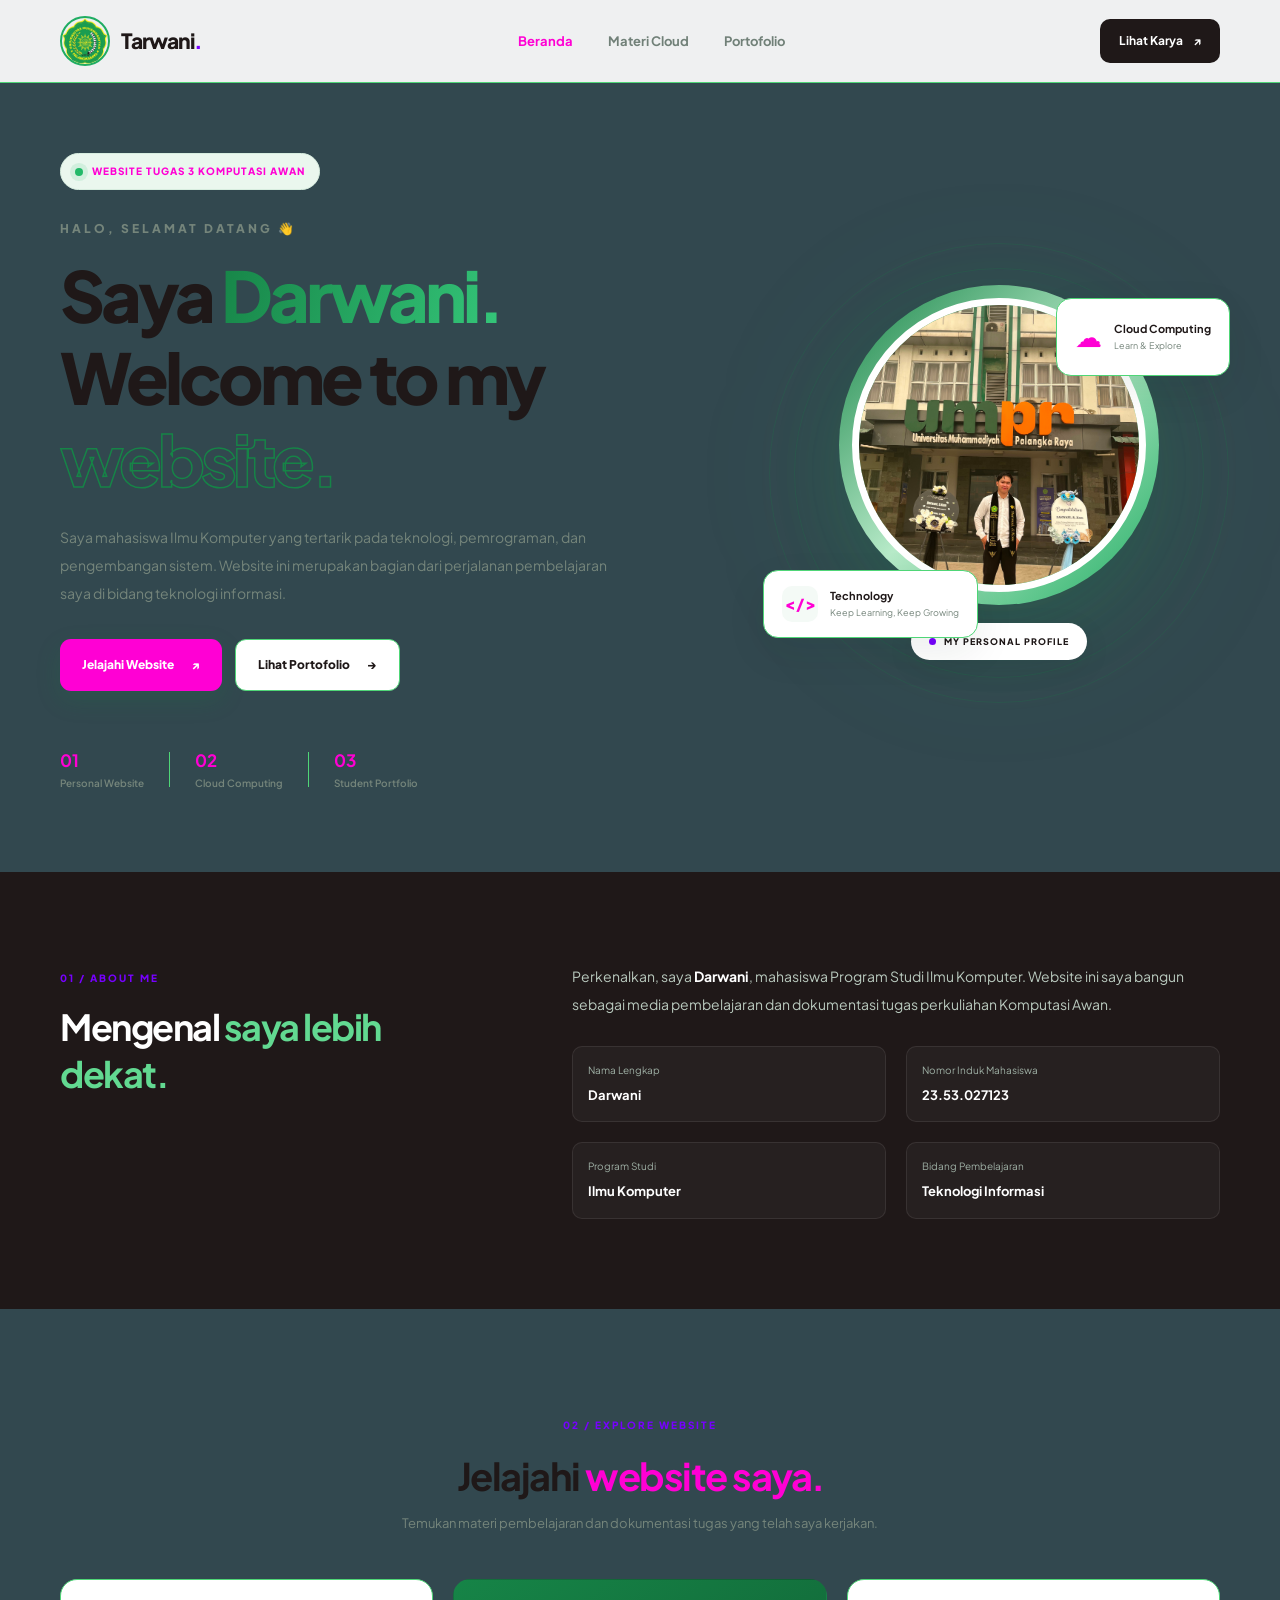
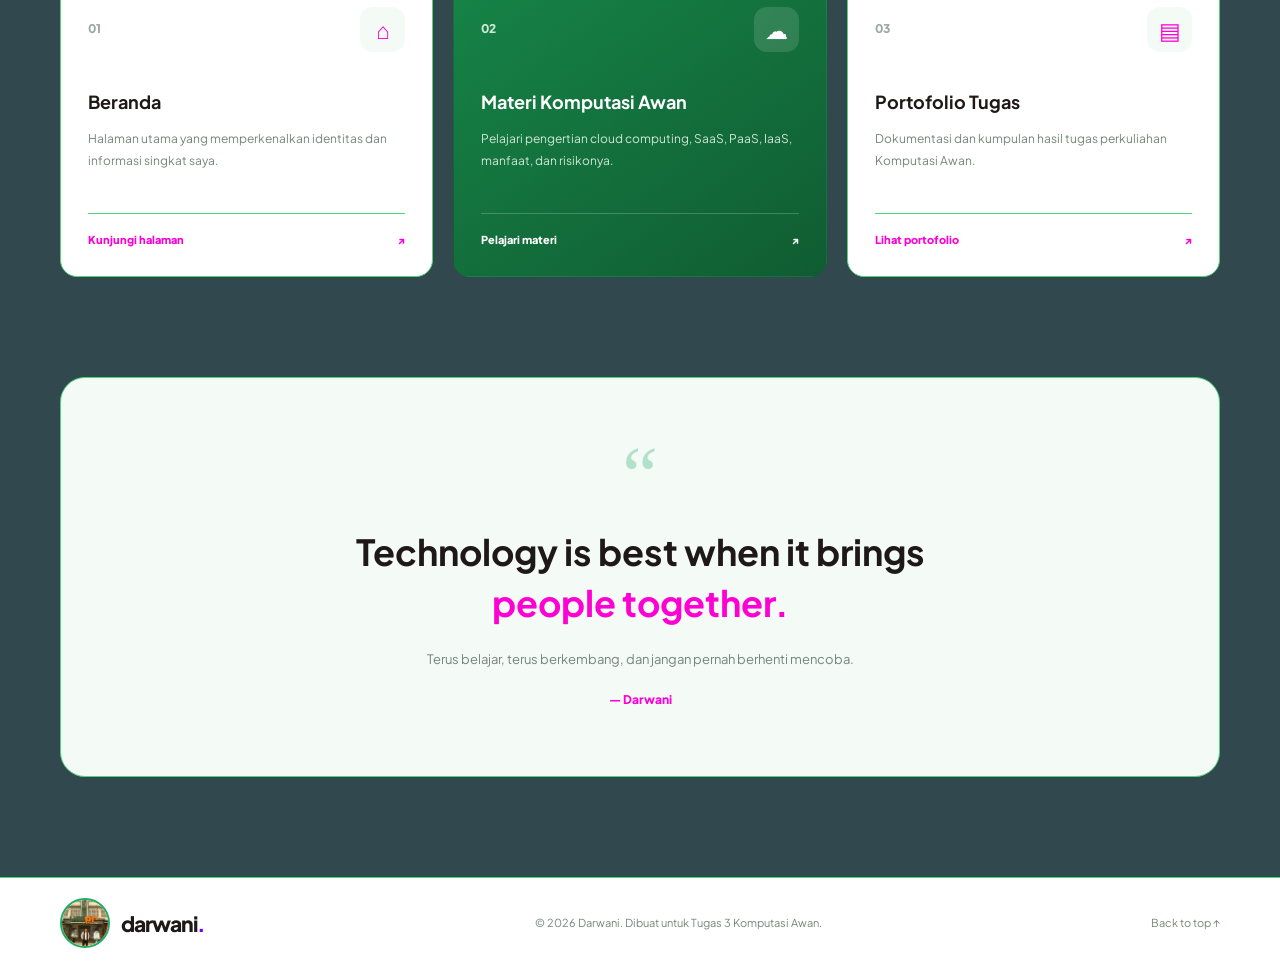
==== commit 2454cfb9: "Add files via upload" ====
--- a/index.html
+++ b/index.html
@@ -29,7 +29,7 @@
                 <img src="assets/images/Logo.png"
                      alt="Foto Darwani"
                      class="brand-photo">
-                <span>Darwani<span class="dot">.</span></span>
+                <span>Tarwani<span class="dot">.</span></span>
             </a>
 
             <button class="menu-toggle" aria-label="Buka menu" aria-expanded="false">
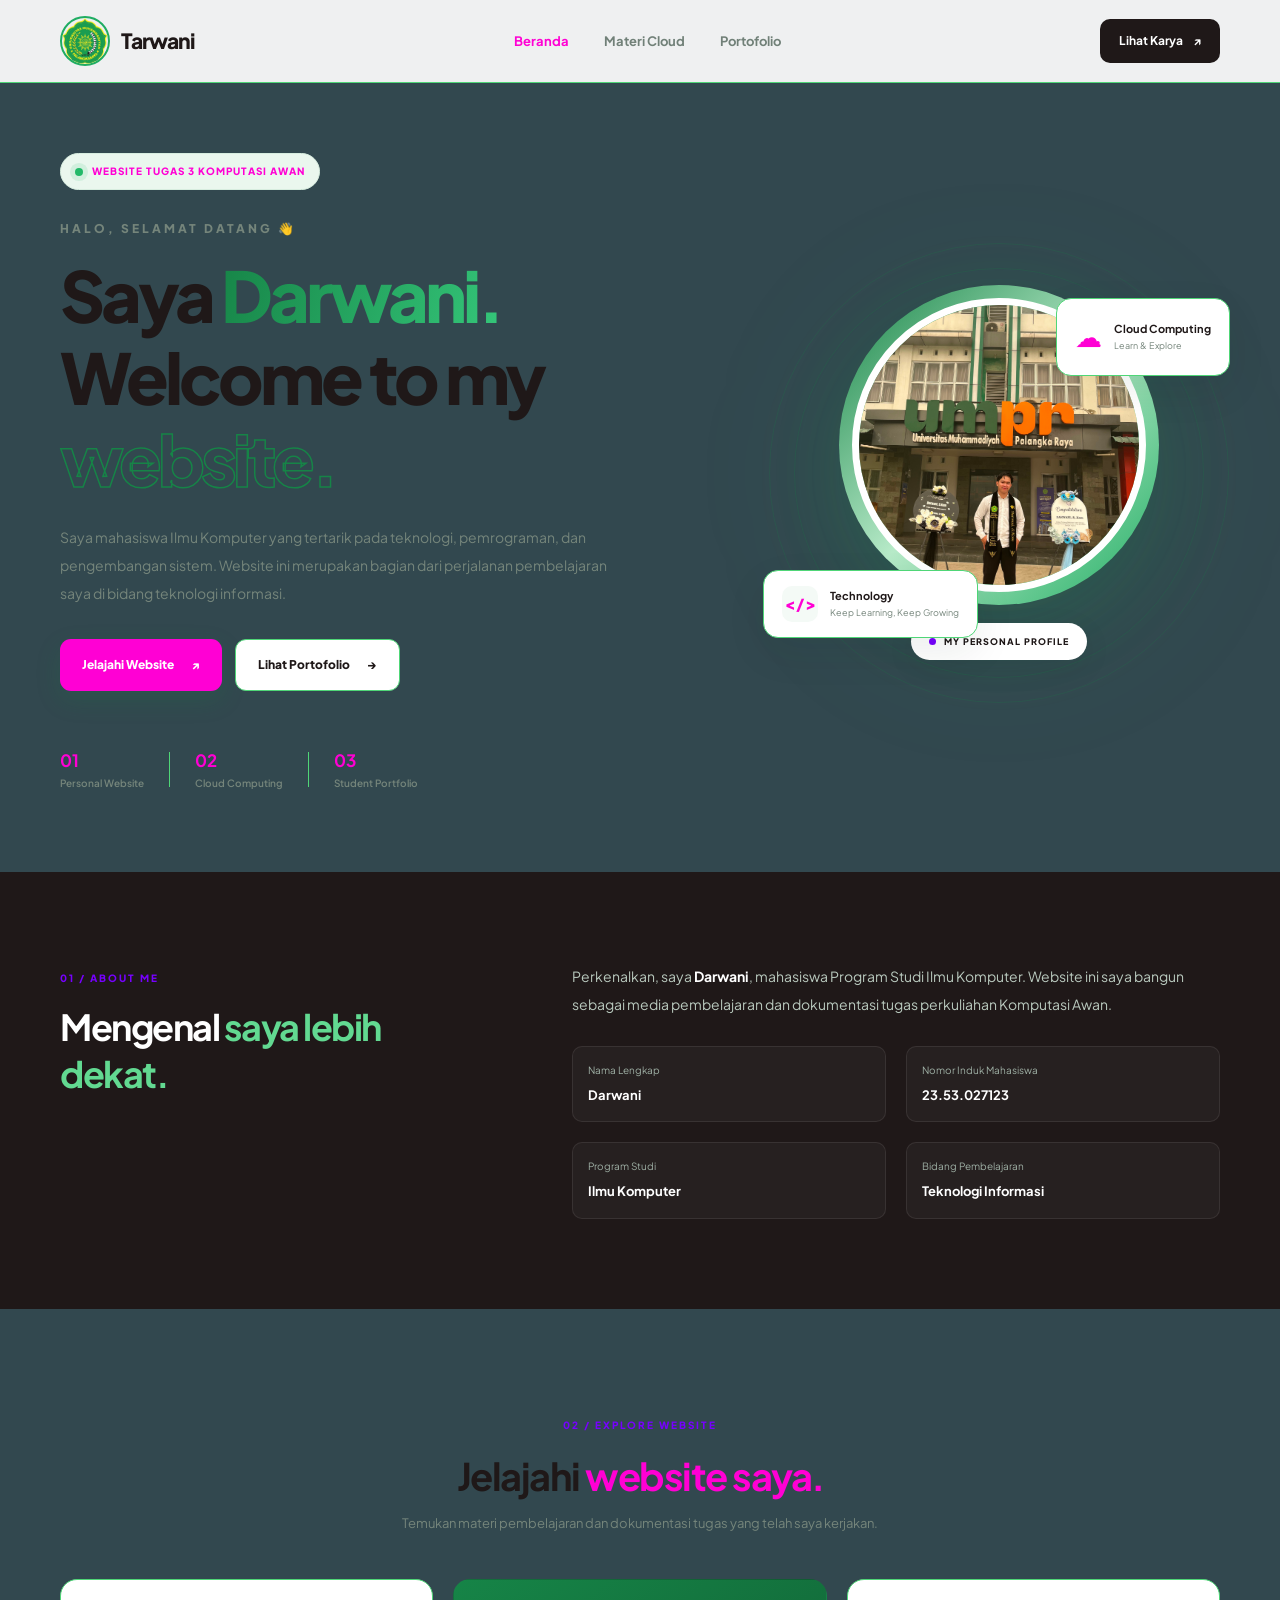
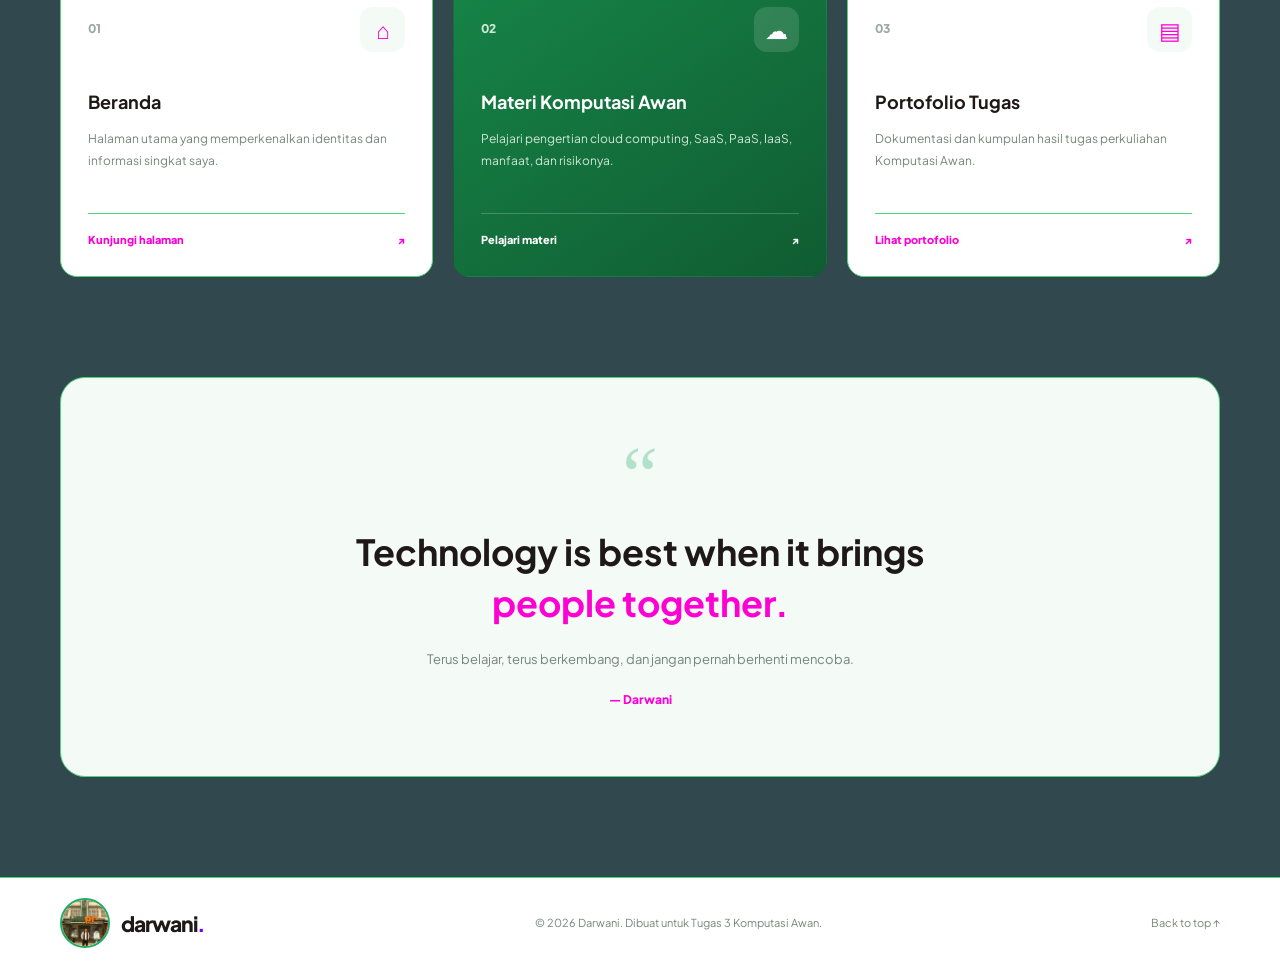
==== commit 0d0bdce7: "Add files via upload" ====
--- a/index.html
+++ b/index.html
@@ -29,7 +29,7 @@
                 <img src="assets/images/Logo.png"
                      alt="Foto Darwani"
                      class="brand-photo">
-                <span>Tarwani<span class="dot">.</span></span>
+                <span>Tarwani<span class="dot"></span></span>
             </a>
 
             <button class="menu-toggle" aria-label="Buka menu" aria-expanded="false">
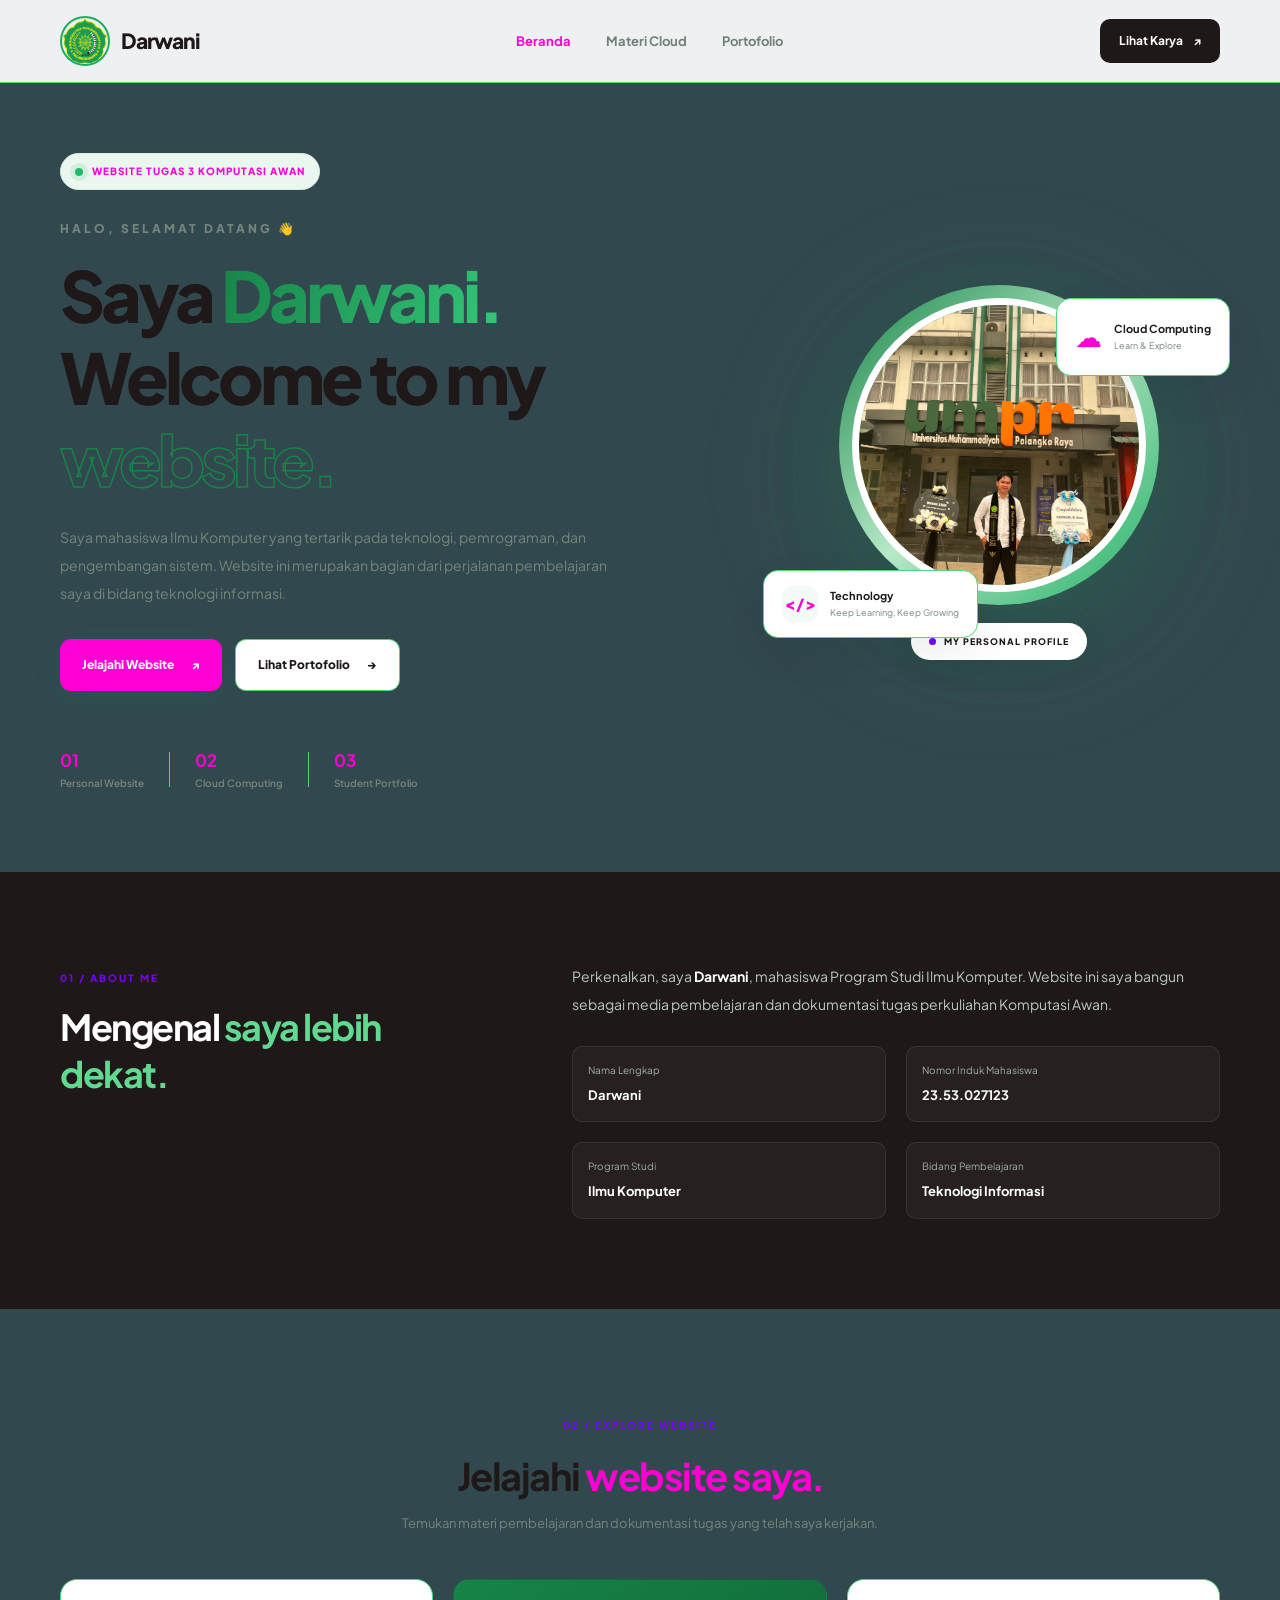
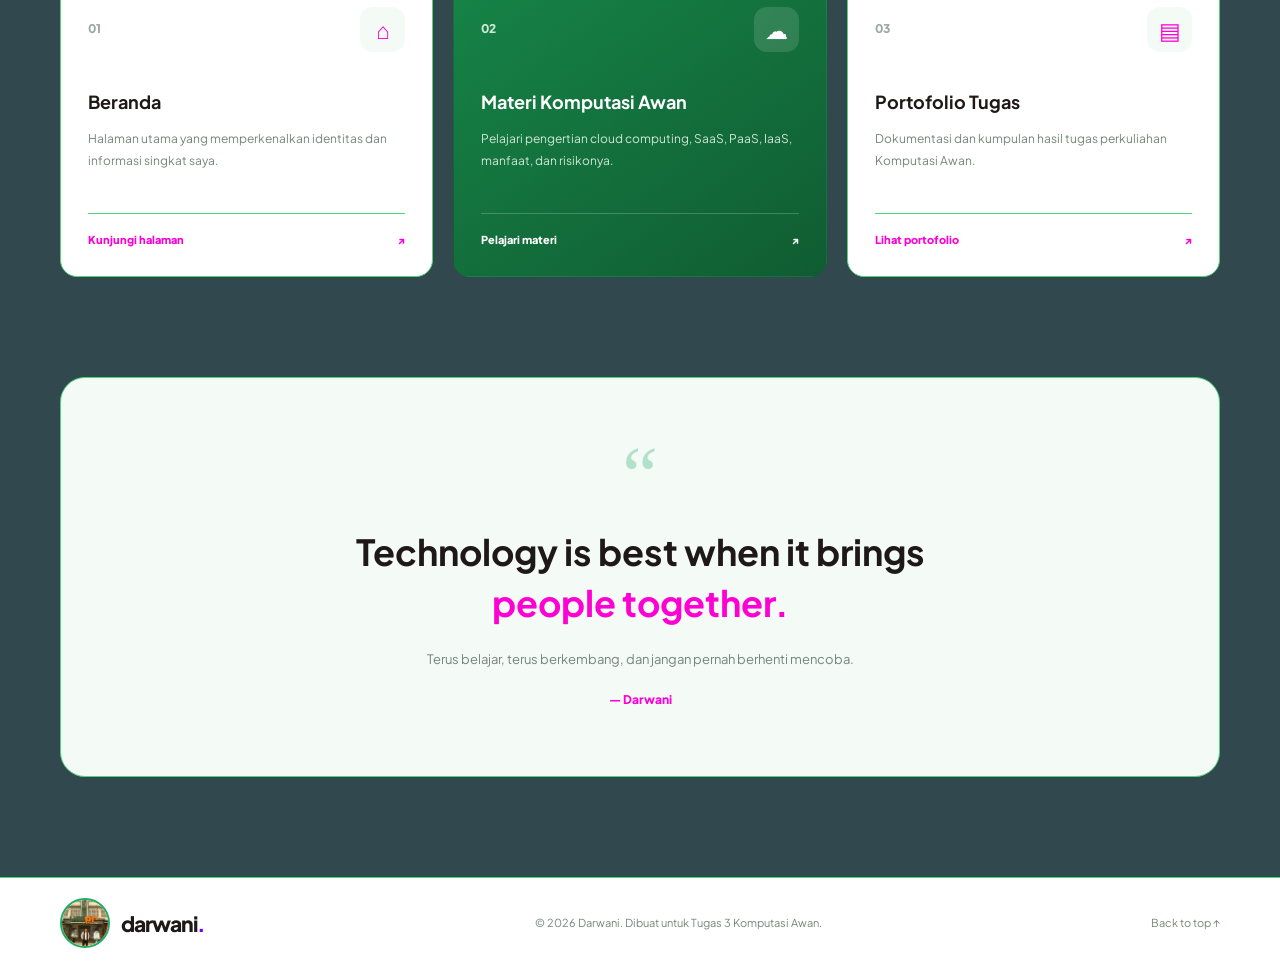
==== commit e429463f: "Add files via upload" ====
--- a/index.html
+++ b/index.html
@@ -29,7 +29,7 @@
                 <img src="assets/images/Logo.png"
                      alt="Foto Darwani"
                      class="brand-photo">
-                <span>Tarwani<span class="dot"></span></span>
+                <span>Darwani<span class="dot"></span></span>
             </a>
 
             <button class="menu-toggle" aria-label="Buka menu" aria-expanded="false">
